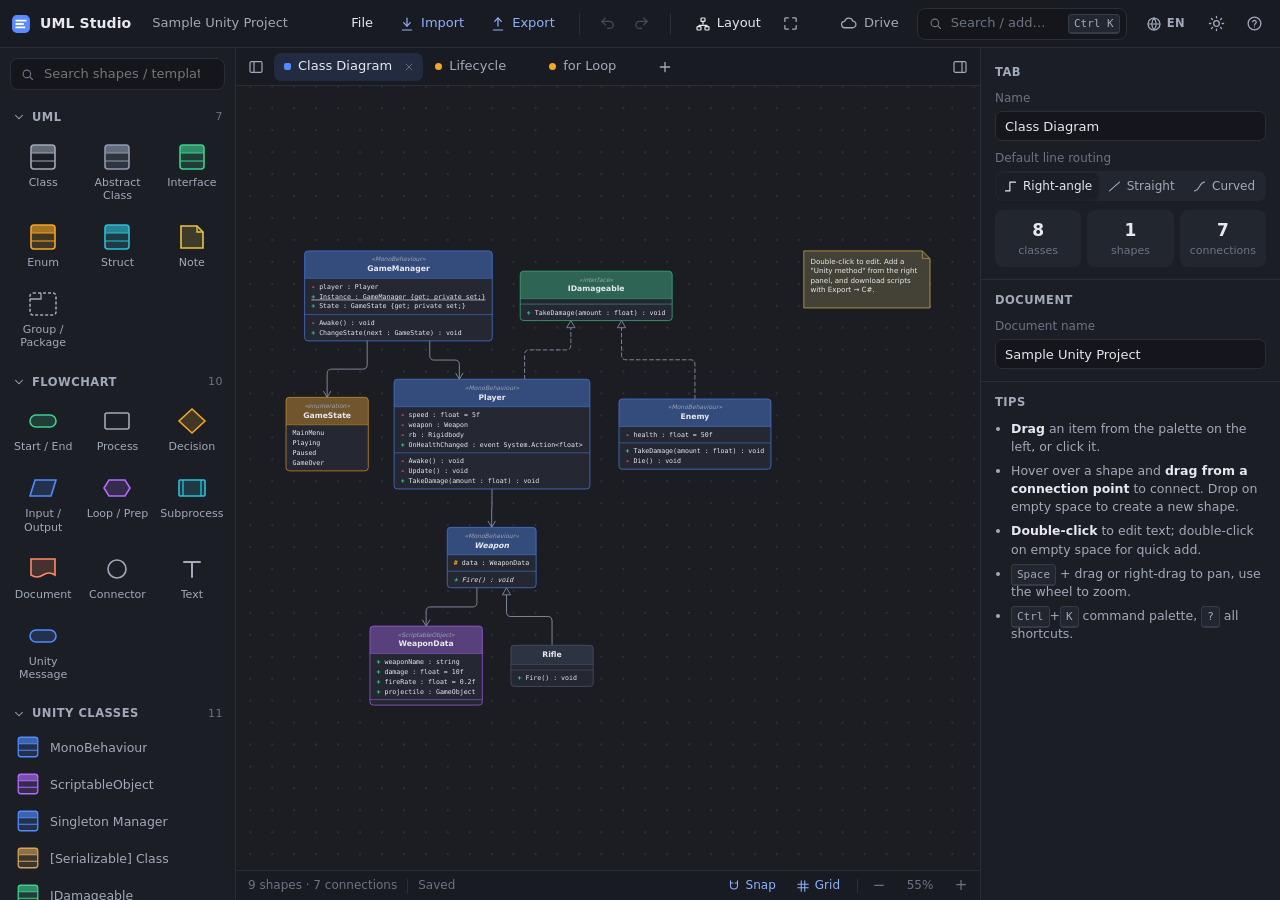
==== index.html @ 1c0f8d19 "Initial commit" ====
<!doctype html>
<html lang="en" data-theme="dark">
<head>
  <meta charset="utf-8">
  <meta name="viewport" content="width=device-width, initial-scale=1, viewport-fit=cover, interactive-widget=resizes-content">
  <title>UML Studio</title>
  <meta name="theme-color" content="#181b21">
  <meta name="mobile-web-app-capable" content="yes">
  <meta name="apple-mobile-web-app-capable" content="yes">
  <meta name="apple-mobile-web-app-status-bar-style" content="black-translucent">
  <meta name="apple-mobile-web-app-title" content="UML Studio">
  <link rel="apple-touch-icon" href="icons/apple-touch-icon.png">
  <meta name="description" content="Free, offline UML class diagram and flowchart editor with Unity shortcuts and C# import/export.">
  <link rel="icon" href="data:image/svg+xml,%3Csvg xmlns='http://www.w3.org/2000/svg' viewBox='0 0 32 32'%3E%3Crect x='3' y='3' width='26' height='26' rx='6' fill='%235b8cff'/%3E%3Cpath d='M9 11h14M9 16h10M9 21h12' stroke='white' stroke-width='2.4' stroke-linecap='round'/%3E%3C/svg%3E">
  <script>
    // tema yanıp sönmesini önle
    try { var t = localStorage.getItem('umlstudio.theme'); if (t) document.documentElement.dataset.theme = t; } catch (e) {}
    // PWA manifest yalnızca http(s) üzerinde (file:// altında tarayıcı CORS hatası verir)
    if (/^https?:$/.test(location.protocol)) { var m = document.createElement('link'); m.rel = 'manifest'; m.href = 'manifest.webmanifest'; document.head.appendChild(m); }
  </script>
  <link rel="stylesheet" href="css/style.css">
</head>
<body>
  <!-- Metinler Türkçe anahtarlardır; js/i18n.js seçilen dile çevirir (data-i18n*). -->
  <header class="topbar">
    <div class="brand" title="UML Studio">
      <svg width="22" height="22" viewBox="0 0 32 32"><rect x="3" y="3" width="26" height="26" rx="7" fill="var(--accent)"/><path d="M9 11h14M9 16h10M9 21h12" stroke="#fff" stroke-width="2.6" stroke-linecap="round"/></svg>
      <span>UML Studio</span>
    </div>
    <input id="docName" class="doc-name" type="text" spellcheck="false" data-i18n-title="Belge adı" title="Belge adı">
    <div class="tb-group">
      <button class="tb-btn" id="btnFile"><span data-i18n>Dosya</span></button>
      <button class="tb-btn accent" id="btnImport"><span class="ico-wrap"><svg class="ico" width="16" height="16" viewBox="0 0 24 24" fill="none" stroke="currentColor" stroke-width="1.8" stroke-linecap="round" stroke-linejoin="round"><path d="M12 3v12"/><path d="m7 10 5 5 5-5"/><path d="M5 21h14"/></svg></span><span data-i18n>İçe Aktar</span></button>
      <button class="tb-btn accent" id="btnExport"><span class="ico-wrap"><svg class="ico" width="16" height="16" viewBox="0 0 24 24" fill="none" stroke="currentColor" stroke-width="1.8" stroke-linecap="round" stroke-linejoin="round"><path d="M12 15V3"/><path d="m7 8 5-5 5 5"/><path d="M5 21h14"/></svg></span><span data-i18n>Dışa Aktar</span></button>
    </div>
    <div class="tb-sep"></div>
    <div class="tb-group">
      <button class="icon-btn" id="btnUndo" data-i18n-title="Geri al (Ctrl+Z)"><svg class="ico" width="17" height="17" viewBox="0 0 24 24" fill="none" stroke="currentColor" stroke-width="1.8" stroke-linecap="round" stroke-linejoin="round"><path d="M9 14 4 9l5-5"/><path d="M4 9h11a5 5 0 0 1 0 10h-3"/></svg></button>
      <button class="icon-btn" id="btnRedo" data-i18n-title="Yinele (Ctrl+Y)"><svg class="ico" width="17" height="17" viewBox="0 0 24 24" fill="none" stroke="currentColor" stroke-width="1.8" stroke-linecap="round" stroke-linejoin="round"><path d="m15 14 5-5-5-5"/><path d="M20 9H9a5 5 0 0 0 0 10h3"/></svg></button>
    </div>
    <div class="tb-sep"></div>
    <div class="tb-group">
      <button class="tb-btn" id="btnLayout" data-i18n-title="Otomatik yerleşim"><span class="ico-wrap"><svg class="ico" width="16" height="16" viewBox="0 0 24 24" fill="none" stroke="currentColor" stroke-width="1.8" stroke-linecap="round" stroke-linejoin="round"><rect x="9" y="3" width="6" height="5" rx="1"/><rect x="3" y="16" width="6" height="5" rx="1"/><rect x="15" y="16" width="6" height="5" rx="1"/><path d="M12 8v4M6 16v-2h12v2"/></svg></span><span data-i18n>Yerleşim</span></button>
      <button class="icon-btn" id="btnFit" data-i18n-title="Ekrana sığdır (Shift+1)"><svg class="ico" width="17" height="17" viewBox="0 0 24 24" fill="none" stroke="currentColor" stroke-width="1.8" stroke-linecap="round" stroke-linejoin="round"><path d="M4 9V5a1 1 0 0 1 1-1h4M15 4h4a1 1 0 0 1 1 1v4M20 15v4a1 1 0 0 1-1 1h-4M9 20H5a1 1 0 0 1-1-1v-4"/></svg></button>
    </div>
    <div class="spacer"></div>
    <button class="tb-btn drive-btn off" id="btnDrive" title="Google Drive">
      <svg class="ico" width="17" height="17" viewBox="0 0 24 24" fill="none" stroke="currentColor" stroke-width="1.8" stroke-linecap="round" stroke-linejoin="round"><path d="M7 18a4.5 4.5 0 0 1-.5-9A6 6 0 0 1 18 8.5a4.5 4.5 0 0 1-.5 9.5z"/></svg>
      <span class="drive-dot"></span><span class="drive-text">Drive</span>
    </button>
    <button class="cmd-trigger" id="btnCmd" data-i18n-title="Komut paleti (Ctrl+K)">
      <svg class="ico" width="15" height="15" viewBox="0 0 24 24" fill="none" stroke="currentColor" stroke-width="1.8" stroke-linecap="round"><circle cx="11" cy="11" r="6"/><path d="m20 20-4.5-4.5"/></svg>
      <span data-i18n>Ara / ekle…</span><kbd>Ctrl K</kbd>
    </button>
    <button class="tb-btn lang-btn" id="btnLang" data-i18n-title="Dil / Language">
      <svg class="ico" width="16" height="16" viewBox="0 0 24 24" fill="none" stroke="currentColor" stroke-width="1.8" stroke-linecap="round" stroke-linejoin="round"><circle cx="12" cy="12" r="9"/><path d="M3 12h18M12 3a14 14 0 0 1 0 18M12 3a14 14 0 0 0 0 18"/></svg>
      <span class="lang-code">EN</span>
    </button>
    <button class="icon-btn" id="btnTheme"></button>
    <button class="icon-btn" id="btnHelp" data-i18n-title="Klavye kısayolları (?)"><svg class="ico" width="17" height="17" viewBox="0 0 24 24" fill="none" stroke="currentColor" stroke-width="1.8" stroke-linecap="round" stroke-linejoin="round"><circle cx="12" cy="12" r="9"/><path d="M9.5 9.5a2.5 2.5 0 0 1 4.9.7c0 1.7-2.4 2.2-2.4 3.8"/><path d="M12 17h.01"/></svg></button>
  </header>

  <main class="main">
    <aside class="palette" id="palette">
      <div class="palette-search">
        <svg class="ico" width="15" height="15" viewBox="0 0 24 24" fill="none" stroke="currentColor" stroke-width="1.8" stroke-linecap="round"><circle cx="11" cy="11" r="6"/><path d="m20 20-4.5-4.5"/></svg>
        <input id="paletteSearch" type="search" data-i18n-placeholder="Şekil / şablon ara…" spellcheck="false">
      </div>
      <div class="palette-body" id="paletteBody"></div>
    </aside>

    <section class="center">
      <div class="tabbar">
        <button class="icon-btn small" id="togglePalette" data-i18n-title="Paleti gizle/göster"><svg class="ico" width="16" height="16" viewBox="0 0 24 24" fill="none" stroke="currentColor" stroke-width="1.8" stroke-linecap="round"><rect x="3" y="4" width="18" height="16" rx="2"/><path d="M9 4v16"/></svg></button>
        <div class="tab-list" id="tabList"></div>
        <button class="icon-btn small" id="tabAdd" data-i18n-title="Yeni sekme"><svg class="ico" width="16" height="16" viewBox="0 0 24 24" fill="none" stroke="currentColor" stroke-width="2" stroke-linecap="round"><path d="M12 5v14M5 12h14"/></svg></button>
        <div class="spacer"></div>
        <button class="icon-btn small" id="togglePanel" data-i18n-title="Paneli gizle/göster"><svg class="ico" width="16" height="16" viewBox="0 0 24 24" fill="none" stroke="currentColor" stroke-width="1.8" stroke-linecap="round"><rect x="3" y="4" width="18" height="16" rx="2"/><path d="M15 4v16"/></svg></button>
      </div>
      <div class="canvas-wrap" id="canvasWrap" tabindex="-1">
        <svg id="canvas" xmlns="http://www.w3.org/2000/svg">
          <g id="viewport">
            <g id="layer-frames"></g>
            <g id="layer-edges"></g>
            <g id="layer-nodes"></g>
            <g id="layer-labels"></g>
            <g id="layer-overlay"></g>
          </g>
        </svg>
        <textarea id="inlineEditor" class="inline-editor" spellcheck="false"></textarea>
        <div class="empty-hint">
          <div class="empty-title" data-i18n>Boş tuval</div>
          <div data-i18n-html="Soldaki paletten bir şekil sürükleyin, boş alana **çift tıklayın** ya da Unity script'lerinizi buraya **sürükleyip bırakın**."></div>
        </div>
        <div class="drop-hint" data-i18n>Bırakın: .cs → sınıf diyagramı · .json → belge · .mmd → Mermaid</div>
      </div>
      <footer class="statusbar">
        <span id="countLabel"></span>
        <span class="sb-sep"></span>
        <span id="saveState" class="save-state"></span>
        <div class="spacer"></div>
        <button class="sb-btn" id="toggleSnap" data-i18n-title="Izgaraya ve hizalara yapış (Alt ile geçici kapat)">
          <svg class="ico" width="14" height="14" viewBox="0 0 24 24" fill="none" stroke="currentColor" stroke-width="1.8" stroke-linecap="round"><path d="M6 3v8a6 6 0 0 0 12 0V3"/><path d="M6 7h4M14 7h4"/></svg><span data-i18n>Yapış</span></button>
        <button class="sb-btn" id="toggleGrid" data-i18n-title="Izgarayı göster">
          <svg class="ico" width="14" height="14" viewBox="0 0 24 24" fill="none" stroke="currentColor" stroke-width="1.8" stroke-linecap="round"><path d="M3 9h18M3 15h18M9 3v18M15 3v18"/></svg><span data-i18n>Izgara</span></button>
        <button class="sb-btn touch-only" id="toggleSelect" data-i18n-title="Çoklu seçim modu: dokunarak birden fazla şekil seçin, boş alanda sürükleyerek çerçeveyle seçin">
          <svg class="ico" width="14" height="14" viewBox="0 0 24 24" fill="none" stroke="currentColor" stroke-width="1.8" stroke-linecap="round"><path d="M4 4h3M10 4h4M17 4h3v3M20 10v4M20 17v3h-3M14 20h-4M7 20H4v-3M4 14v-4M4 7V4"/></svg><span data-i18n>Seç</span></button>
        <span class="sb-sep"></span>
        <button class="sb-btn icon" id="zoomOut" data-i18n-title="Uzaklaştır">−</button>
        <button class="sb-btn zoom" id="zoomLabel" data-i18n-title="%100'e dön">100%</button>
        <button class="sb-btn icon" id="zoomIn" data-i18n-title="Yakınlaştır">+</button>
      </footer>
    </section>

    <aside class="panel" id="panel">
      <div class="panel-body" id="panelBody"></div>
    </aside>
    <div class="scrim" id="scrim"></div>
  </main>

  <script src="js/config.js"></script>
  <script src="js/i18n.js"></script>
  <script src="js/util.js"></script>
  <script src="js/theme.js"></script>
  <script src="js/uml.js"></script>
  <script src="js/model.js"></script>
  <script src="js/geometry.js"></script>
  <script src="js/render.js"></script>
  <script src="js/layout.js"></script>
  <script src="js/templates.js"></script>
  <script src="js/csharp.js"></script>
  <script src="js/mermaid.js"></script>
  <script src="js/zip.js"></script>
  <script src="js/ui.js"></script>
  <script src="js/io.js"></script>
  <script src="js/editor.js"></script>
  <script src="js/panel.js"></script>
  <script src="js/drive.js"></script>
  <script src="js/app.js"></script>
</body>
</html>
---- css/style.css ----
/* ============ Tema değişkenleri ============ */
:root, [data-theme="dark"] {
  --bg: #121419;
  --bar: #181b21;
  --panel: #1b1e25;
  --panel2: #22262f;
  --hover: #2a2f3a;
  --border: #2a2e38;
  --border2: #363b47;
  --text: #e6e8ee;
  --text2: #a2a9b8;
  --text3: #6c7383;
  --accent: #5b8cff;
  --accent-text: #8fb0ff;
  --accent-weak: rgba(91, 140, 255, .14);
  --accent-weak2: rgba(91, 140, 255, .24);
  --danger: #ff6b6b;
  --ok: #3ecf8e;
  --warn: #f5a623;
  --input: #14161b;
  --canvas: #1b1d23;
  --grid: #2c303a;
  --shadow: 0 12px 40px rgba(0, 0, 0, .5), 0 2px 8px rgba(0, 0, 0, .3);
  --code-bg: #14161b;
  --tk-kw: #c792ea; --tk-str: #c3e88d; --tk-num: #f78c6c; --tk-com: #6c7383; --tk-attr: #82aaff;
  color-scheme: dark;
}
[data-theme="light"] {
  --bg: #eceef2;
  --bar: #ffffff;
  --panel: #ffffff;
  --panel2: #f3f5f8;
  --hover: #e9ecf2;
  --border: #e1e4ea;
  --border2: #cfd4dd;
  --text: #1d222d;
  --text2: #586073;
  --text3: #8d94a3;
  --accent: #3b6cf6;
  --accent-text: #2f5ee0;
  --accent-weak: rgba(59, 108, 246, .1);
  --accent-weak2: rgba(59, 108, 246, .2);
  --danger: #dc3c3c;
  --ok: #14975c;
  --warn: #c27c0e;
  --input: #ffffff;
  --canvas: #f5f6f8;
  --grid: #d5d9e1;
  --shadow: 0 12px 40px rgba(20, 30, 60, .16), 0 2px 8px rgba(20, 30, 60, .08);
  --code-bg: #f6f8fb;
  --tk-kw: #8b3fd1; --tk-str: #2f8a3a; --tk-num: #c2531c; --tk-com: #8d94a3; --tk-attr: #2a63c7;
  color-scheme: light;
}

* { box-sizing: border-box; }
html, body { height: 100%; margin: 0; }
body {
  background: var(--bg);
  color: var(--text);
  font: 13px/1.45 "Segoe UI", system-ui, -apple-system, Roboto, "Helvetica Neue", Arial, sans-serif;
  overflow: hidden;
  -webkit-font-smoothing: antialiased;
}
button { font: inherit; color: inherit; }
input, select, textarea { font: inherit; color: inherit; }
kbd {
  font: 11px/1 "Cascadia Mono", Consolas, monospace;
  padding: 3px 5px; border-radius: 4px;
  background: var(--panel2); border: 1px solid var(--border2); border-bottom-width: 2px;
  color: var(--text2); white-space: nowrap;
}
code { font: 12px "Cascadia Mono", Consolas, monospace; background: var(--panel2); padding: 1px 4px; border-radius: 3px; }
.ico { display: block; flex: none; }
.ico-wrap { display: inline-flex; }
.spacer { flex: 1; }

::-webkit-scrollbar { width: 10px; height: 10px; }
::-webkit-scrollbar-thumb { background: var(--border2); border-radius: 10px; border: 3px solid transparent; background-clip: content-box; }
::-webkit-scrollbar-thumb:hover { background-color: var(--text3); }
::-webkit-scrollbar-track { background: transparent; }

/* ============ Üst çubuk ============ */
.topbar {
  height: 48px; display: flex; align-items: center; gap: 6px;
  padding: 0 10px; background: var(--bar); border-bottom: 1px solid var(--border);
  position: relative; z-index: 5;
}
.brand { display: flex; align-items: center; gap: 8px; font-weight: 650; font-size: 14px; padding-right: 6px; letter-spacing: .1px; white-space: nowrap; }
.doc-name {
  width: 190px; min-width: 80px; background: transparent; border: 1px solid transparent; border-radius: 6px;
  padding: 5px 8px; color: var(--text2); outline: none; text-overflow: ellipsis;
}
.doc-name:hover { border-color: var(--border); }
.doc-name:focus { border-color: var(--accent); color: var(--text); background: var(--input); }
.tb-group { display: flex; align-items: center; gap: 2px; }
.tb-sep { width: 1px; height: 22px; background: var(--border); margin: 0 6px; }
.tb-btn {
  height: 32px; padding: 0 11px; display: inline-flex; align-items: center; gap: 6px;
  background: transparent; border: 1px solid transparent; border-radius: 7px; cursor: pointer; white-space: nowrap;
}
.tb-btn:hover, .tb-btn.open { background: var(--hover); }
.tb-btn.accent { color: var(--accent-text); }
.tb-btn.accent:hover, .tb-btn.accent.open { background: var(--accent-weak); }
.icon-btn {
  width: 32px; height: 32px; display: inline-flex; align-items: center; justify-content: center;
  background: transparent; border: 0; border-radius: 7px; cursor: pointer; color: var(--text2); flex: none;
}
.icon-btn:hover { background: var(--hover); color: var(--text); }
.icon-btn:disabled { opacity: .35; cursor: default; background: transparent; }
.icon-btn.small { width: 28px; height: 28px; }
.cmd-trigger {
  height: 32px; display: inline-flex; align-items: center; gap: 8px; padding: 0 6px 0 10px; min-width: 210px;
  background: var(--input); border: 1px solid var(--border); border-radius: 8px; color: var(--text3); cursor: pointer; margin-right: 4px;
}
.cmd-trigger span { flex: 1; text-align: left; }
.cmd-trigger:hover { border-color: var(--border2); color: var(--text2); }

/* ============ Yerleşim ============ */
.main { display: flex; height: calc(100% - 48px); }
.palette { width: 236px; flex: none; background: var(--panel); border-right: 1px solid var(--border); display: flex; flex-direction: column; min-height: 0; }
.panel { width: 300px; flex: none; background: var(--panel); border-left: 1px solid var(--border); display: flex; flex-direction: column; min-height: 0; }
body.palette-hidden .palette, body.panel-hidden .panel { display: none; }
.center { flex: 1; display: flex; flex-direction: column; min-width: 0; }

/* ============ Palet ============ */
.palette-search { display: flex; align-items: center; gap: 7px; margin: 10px 10px 6px; padding: 0 9px; height: 32px; border: 1px solid var(--border); border-radius: 8px; background: var(--input); color: var(--text3); }
.palette-search:focus-within { border-color: var(--accent); }
.palette-search input { flex: 1; border: 0; outline: 0; background: transparent; min-width: 0; }
.palette-body { flex: 1; overflow-y: auto; padding: 2px 8px 16px; }
.pal-section { margin-top: 4px; }
.pal-head {
  width: 100%; display: flex; align-items: center; gap: 6px; padding: 7px 4px; border: 0; background: transparent; cursor: pointer;
  color: var(--text2); font-size: 11.5px; font-weight: 650; text-transform: uppercase; letter-spacing: .5px;
}
.pal-head:hover { color: var(--text); }
.pal-head em { margin-left: auto; font-style: normal; font-weight: 500; color: var(--text3); font-size: 11px; }
.pal-head .ico { transition: transform .15s; }
.pal-head.collapsed .ico { transform: rotate(-90deg); }
.pal-grid { display: grid; grid-template-columns: repeat(3, minmax(0, 1fr)); gap: 4px; padding-bottom: 6px; }
.pal-item {
  display: flex; flex-direction: column; align-items: center; gap: 3px; padding: 7px 2px 6px;
  border-radius: 8px; cursor: grab; user-select: none; border: 1px solid transparent; color: var(--text2); outline: none;
}
.pal-item:hover, .pal-item:focus-visible { background: var(--hover); color: var(--text); border-color: var(--border); }
.pal-item:active { cursor: grabbing; }
.pal-ico { display: flex; color: var(--text2); }
.pal-label { font-size: 11px; text-align: center; line-height: 1.2; max-width: 100%; overflow: hidden; overflow-wrap: break-word; display: -webkit-box; -webkit-line-clamp: 2; -webkit-box-orient: vertical; }
.palette-body { overflow-x: hidden; }
.pal-grid.list { grid-template-columns: 1fr; gap: 1px; }
.pal-grid.list .pal-item { flex-direction: row; gap: 9px; padding: 4px 6px; justify-content: flex-start; }
.pal-grid.list .pal-ico svg { width: 26px; height: 26px; }
.pal-grid.list .pal-label { font-size: 12.5px; text-align: left; -webkit-line-clamp: 1; }

/* ============ Sekmeler ============ */
.tabbar { height: 38px; flex: none; display: flex; align-items: center; gap: 4px; padding: 0 6px; background: var(--bar); border-bottom: 1px solid var(--border); }
.tab-list { display: flex; gap: 2px; overflow-x: auto; min-width: 0; scrollbar-width: none; }
.tab-list::-webkit-scrollbar { display: none; }
.tab {
  height: 28px; display: flex; align-items: center; gap: 7px; padding: 0 4px 0 10px; border-radius: 7px; cursor: pointer;
  color: var(--text2); white-space: nowrap; flex: none; user-select: none; max-width: 220px;
}
.tab:hover { background: var(--hover); color: var(--text); }
.tab.active { background: var(--accent-weak); color: var(--text); }
.tab-name { overflow: hidden; text-overflow: ellipsis; }
.tab-dot { width: 7px; height: 7px; border-radius: 2px; background: #4f8cff; flex: none; }
.tab-dot.flow { background: #f5a623; border-radius: 50%; }
.tab-close { width: 20px; height: 20px; border: 0; background: transparent; border-radius: 5px; display: flex; align-items: center; justify-content: center; color: var(--text3); cursor: pointer; opacity: 0; }
.tab:hover .tab-close, .tab.active .tab-close { opacity: 1; }
.tab-close:hover { background: var(--hover); color: var(--text); }
.tab-input { width: 140px; height: 22px; border: 1px solid var(--accent); border-radius: 4px; background: var(--input); padding: 0 5px; outline: none; }

/* ============ Tuval ============ */
.canvas-wrap {
  flex: 1; position: relative; overflow: hidden; outline: none;
  background-color: var(--canvas);
  background-image: radial-gradient(circle, var(--grid) 1.1px, transparent 1.3px);
}
.canvas-wrap.no-grid { background-image: none; }
#canvas { position: absolute; inset: 0; width: 100%; height: 100%; display: block; user-select: none; touch-action: none; }
.canvas-wrap.space #canvas { cursor: grab; }
.canvas-wrap.panning #canvas, .canvas-wrap.panning #canvas * { cursor: grabbing !important; }
#canvas .node { cursor: move; }
#canvas .edge, #canvas .edge-label { cursor: pointer; }
#canvas .edge:hover path:not(.edge-hit) { stroke-width: 2.4; }
#canvas text { pointer-events: none; }
.ov-sel { fill: none; stroke: var(--accent); pointer-events: none; }
.ov-handle { fill: var(--canvas); stroke: var(--accent); }
.ov-handle.h-nw, .ov-handle.h-se { cursor: nwse-resize; }
.ov-handle.h-ne, .ov-handle.h-sw { cursor: nesw-resize; }
.ov-handle.h-n, .ov-handle.h-s { cursor: ns-resize; }
.ov-handle.h-e, .ov-handle.h-w { cursor: ew-resize; }
.ov-port { fill: var(--canvas); stroke: var(--accent); cursor: crosshair; opacity: .9; transition: r .1s; }
.ov-port:hover, .ov-port.active { fill: var(--accent); opacity: 1; }
.ov-ehandle { fill: var(--canvas); stroke: var(--accent); cursor: grab; }
.ov-ehandle.mid { fill: var(--accent); cursor: move; }
.ov-temp { stroke: var(--accent); fill: none; pointer-events: none; }
.ov-temp-dot { fill: var(--accent); pointer-events: none; }
.ov-marquee { fill: var(--accent-weak); stroke: var(--accent); pointer-events: none; }
.ov-marquee.crossing { fill: rgba(62, 207, 142, .1); stroke: var(--ok); }
.ov-guide { stroke: #ff4fa3; pointer-events: none; }

.inline-editor {
  position: absolute; display: none; z-index: 3; resize: none; overflow: hidden;
  background: var(--input); color: var(--text); border: 2px solid var(--accent); border-radius: 6px;
  outline: none; box-shadow: 0 0 0 4px var(--accent-weak); white-space: pre-wrap; word-break: break-word;
}
.inline-editor.code { white-space: pre; overflow-x: auto; }
.inline-editor.show { display: block; }

.empty-hint, .drop-hint {
  position: absolute; left: 50%; top: 50%; transform: translate(-50%, -50%); text-align: center; pointer-events: none;
  color: var(--text3); display: none; line-height: 1.7;
}
.empty-title { font-size: 16px; font-weight: 600; color: var(--text2); margin-bottom: 4px; }
.canvas-wrap.empty .empty-hint { display: block; }
.canvas-wrap.drop { box-shadow: inset 0 0 0 3px var(--accent); }
.canvas-wrap.drop .drop-hint { display: block; padding: 14px 18px; border-radius: 10px; background: var(--panel); color: var(--text); box-shadow: var(--shadow); }
.canvas-wrap.drop .empty-hint { display: none; }

/* ============ Durum çubuğu ============ */
.statusbar { height: 30px; flex: none; display: flex; align-items: center; gap: 6px; padding: 0 8px 0 12px; background: var(--bar); border-top: 1px solid var(--border); color: var(--text3); font-size: 12px; }
.sb-sep { width: 1px; height: 14px; background: var(--border); margin: 0 4px; }
.save-state.dirty { color: var(--warn); }
.sb-btn { height: 22px; display: inline-flex; align-items: center; gap: 5px; padding: 0 7px; border: 0; background: transparent; border-radius: 5px; color: var(--text3); cursor: pointer; font-size: 12px; }
.sb-btn:hover { background: var(--hover); color: var(--text); }
.sb-btn.active { color: var(--accent-text); }
.sb-btn.icon { width: 22px; justify-content: center; padding: 0; font-size: 15px; }
.sb-btn.zoom { min-width: 48px; justify-content: center; font-variant-numeric: tabular-nums; }

/* ============ Sağ panel ============ */
.panel-body { flex: 1; overflow-y: auto; padding: 4px 0 24px; }
.p-section { padding: 12px 14px; border-bottom: 1px solid var(--border); display: flex; flex-direction: column; gap: 9px; }
.p-section:last-child { border-bottom: 0; }
.p-title { font-size: 11.5px; font-weight: 650; text-transform: uppercase; letter-spacing: .5px; color: var(--text2); }
.p-title-row { display: flex; align-items: center; justify-content: space-between; }
.p-subtitle { font-size: 12px; color: var(--text3); margin-top: 2px; }
.p-field { display: flex; flex-direction: column; gap: 4px; min-width: 0; flex: 1; }
.p-label { font-size: 12px; color: var(--text3); }
.p-hint { font-size: 11.5px; color: var(--text3); }
.p-hint.pad { padding: 16px; text-align: center; }
.p-row { display: flex; gap: 8px; align-items: flex-end; }
.p-row.wrap { flex-wrap: wrap; align-items: center; }
.p-row.tools { gap: 2px; align-items: center; }
.p-check { display: inline-flex; align-items: center; gap: 6px; cursor: pointer; white-space: nowrap; font-size: 12.5px; color: var(--text2); }
.p-check input { accent-color: var(--accent); width: 15px; height: 15px; margin: 0; }
.p-stats { display: flex; gap: 6px; }
.p-stat { flex: 1; background: var(--panel2); border-radius: 8px; padding: 8px; display: flex; flex-direction: column; align-items: center; }
.p-stat b { font-size: 17px; font-weight: 650; }
.p-stat span { font-size: 11px; color: var(--text3); }
.p-tips { margin: 0; padding-left: 16px; color: var(--text2); display: flex; flex-direction: column; gap: 6px; font-size: 12.5px; }
.p-tips b { color: var(--text); font-weight: 600; }
.p-help summary { cursor: pointer; color: var(--text2); font-size: 12px; }
.p-help-body { margin-top: 8px; font-size: 12px; color: var(--text2); line-height: 2; }
.p-help-body code { font-size: 11.5px; }

.input {
  width: 100%; height: 30px; padding: 0 9px; border-radius: 7px; border: 1px solid var(--border); background: var(--input); outline: none;
  transition: border-color .12s, box-shadow .12s;
}
.input:hover { border-color: var(--border2); }
.input:focus { border-color: var(--accent); box-shadow: 0 0 0 3px var(--accent-weak); }
.input.mono { font: 12.5px "Cascadia Mono", Consolas, monospace; }
.input.num { width: 100%; }
.input.area { height: auto; padding: 7px 9px; resize: vertical; line-height: 1.55; white-space: pre; overflow: auto; }
select.input { padding: 0 6px; cursor: pointer; }

.btn {
  height: 32px; padding: 0 13px; display: inline-flex; align-items: center; justify-content: center; gap: 6px;
  border-radius: 7px; border: 1px solid var(--border2); background: var(--panel2); cursor: pointer; white-space: nowrap;
}
.btn:hover { background: var(--hover); }
.btn.primary { background: var(--accent); border-color: var(--accent); color: #fff; }
.btn.primary:hover { filter: brightness(1.08); }
.btn.danger { color: var(--danger); }
.btn.danger:hover { background: rgba(255, 107, 107, .1); }
.btn.small { height: 28px; padding: 0 9px; font-size: 12.5px; }
.link-btn { display: inline-flex; align-items: center; gap: 4px; border: 0; background: transparent; color: var(--accent-text); cursor: pointer; font-size: 12px; padding: 2px 4px; border-radius: 5px; }
.link-btn:hover { background: var(--accent-weak); }

.seg { display: flex; background: var(--panel2); border-radius: 8px; padding: 2px; gap: 2px; }
.seg-btn { flex: 1; height: 26px; display: inline-flex; align-items: center; justify-content: center; gap: 5px; border: 0; background: transparent; border-radius: 6px; cursor: pointer; color: var(--text2); font-size: 12px; white-space: nowrap; padding: 0 6px; }
.seg-btn:hover { color: var(--text); }
.seg-btn.active { background: var(--panel); color: var(--text); box-shadow: 0 1px 3px rgba(0, 0, 0, .25); }
[data-theme="light"] .seg-btn.active { box-shadow: 0 1px 3px rgba(20, 30, 60, .15); }

.swatches { display: flex; flex-wrap: wrap; gap: 6px; align-items: center; }
.swatch { width: 20px; height: 20px; border-radius: 6px; border: 2px solid transparent; cursor: pointer; padding: 0; box-shadow: inset 0 0 0 1px rgba(0, 0, 0, .15); }
.swatch.none { background: linear-gradient(135deg, transparent 45%, var(--danger) 45%, var(--danger) 55%, transparent 55%), var(--panel2); box-shadow: inset 0 0 0 1px var(--border2); }
.swatch.active { border-color: var(--text); }
.swatch:hover { transform: scale(1.12); }
.swatch-pick { width: 24px; height: 22px; padding: 0; border: 0; background: transparent; cursor: pointer; }

.stereo-chips { display: flex; flex-wrap: wrap; gap: 4px; }
.chip {
  --chip: var(--text3);
  height: 22px; padding: 0 8px; border-radius: 11px; border: 1px solid color-mix(in srgb, var(--chip) 45%, transparent);
  background: color-mix(in srgb, var(--chip) 10%, transparent); color: var(--text2); font-size: 11.5px; cursor: pointer; white-space: nowrap;
  display: inline-flex; align-items: center;
}
.chip:hover { color: var(--text); background: color-mix(in srgb, var(--chip) 20%, transparent); }
.chip.active { background: color-mix(in srgb, var(--chip) 32%, transparent); color: var(--text); border-color: var(--chip); }
.chip.static { cursor: default; }

.edge-types { display: grid; grid-template-columns: repeat(4, 1fr); gap: 4px; }
.edge-type { display: flex; flex-direction: column; align-items: center; gap: 1px; padding: 5px 2px; border: 1px solid var(--border); background: transparent; border-radius: 7px; cursor: pointer; color: var(--text2); font-size: 10.5px; }
.edge-type:hover { background: var(--hover); color: var(--text); }
.edge-type.active { border-color: var(--accent); background: var(--accent-weak); color: var(--text); }

/* ============ Menü ============ */
.menu {
  position: fixed; z-index: 100; min-width: 200px; max-height: calc(100vh - 16px); overflow-y: auto; padding: 5px;
  background: var(--panel); border: 1px solid var(--border2); border-radius: 10px; box-shadow: var(--shadow);
  animation: pop .1s ease-out;
}
@keyframes pop { from { opacity: 0; transform: translateY(-3px) scale(.98); } }
.menu-item { display: flex; align-items: center; gap: 9px; height: 30px; padding: 0 9px 0 7px; border-radius: 6px; cursor: pointer; white-space: nowrap; }
.menu-item:hover { background: var(--accent-weak); }
.menu-item.disabled { color: var(--text3); cursor: default; background: transparent; }
.menu-ico { width: 16px; display: flex; justify-content: center; color: var(--text2); }
.menu-ico .dot { width: 6px; height: 6px; border-radius: 50%; background: var(--accent); }
.menu-label { flex: 1; }
.menu-kbd { color: var(--text3); font-size: 11.5px; margin-left: 18px; }
.menu-sub { color: var(--text3); display: flex; }
.menu-sep { height: 1px; background: var(--border); margin: 4px 6px; }
.menu-header { font-size: 10.5px; font-weight: 650; text-transform: uppercase; letter-spacing: .6px; color: var(--text3); padding: 7px 9px 3px; }

/* ============ Modal ============ */
.modal-overlay { position: fixed; inset: 0; z-index: 50; background: rgba(5, 8, 15, .55); display: flex; align-items: flex-start; justify-content: center; padding: 8vh 16px 16px; animation: fade .12s; }
[data-theme="light"] .modal-overlay { background: rgba(30, 40, 60, .3); }
@keyframes fade { from { opacity: 0; } }
.modal { width: 460px; max-width: 100%; max-height: 84vh; display: flex; flex-direction: column; background: var(--panel); border: 1px solid var(--border2); border-radius: 14px; box-shadow: var(--shadow); animation: pop .14s ease-out; }
.modal.wide { width: 860px; }
.modal-head { display: flex; align-items: center; justify-content: space-between; padding: 12px 12px 6px 18px; }
.modal-title { font-size: 15px; font-weight: 650; }
.modal-body { padding: 6px 18px 14px; overflow-y: auto; min-height: 0; }
.modal-text { margin: 4px 0 12px; color: var(--text2); }
.modal-foot { display: flex; gap: 8px; padding: 12px 18px 16px; border-top: 1px solid var(--border); }

.import-list { display: flex; flex-wrap: wrap; gap: 4px; max-height: 160px; overflow-y: auto; padding: 8px; background: var(--panel2); border-radius: 8px; }

.export-grid { display: grid; grid-template-columns: 1fr 230px; gap: 16px; }
.export-preview { height: 360px; border-radius: 10px; border: 1px solid var(--border); overflow: hidden; display: flex; align-items: center; justify-content: center; background: var(--panel2); }
.export-preview svg { max-width: 100%; max-height: 100%; width: auto; height: auto; }
.export-preview.checker { background: repeating-conic-gradient(var(--panel2) 0 25%, var(--hover) 0 50%) 0 0 / 16px 16px; }
.export-opts { display: flex; flex-direction: column; gap: 14px; }

.code-modal.modal { width: 1000px; }
.code-grid { display: grid; grid-template-columns: 220px 1fr; gap: 12px; height: 58vh; }
.code-files { display: flex; flex-direction: column; gap: 1px; overflow-y: auto; }
.code-file { text-align: left; border: 0; background: transparent; padding: 6px 9px; border-radius: 6px; cursor: pointer; color: var(--text2); font: 12.5px "Cascadia Mono", Consolas, monospace; white-space: nowrap; overflow: hidden; text-overflow: ellipsis; flex: none; }
.code-file:hover { background: var(--hover); color: var(--text); }
.code-file.active { background: var(--accent-weak); color: var(--text); }
.code-view { margin: 0; overflow: auto; padding: 14px 16px; background: var(--code-bg); border: 1px solid var(--border); border-radius: 10px; font: 12.5px/1.6 "Cascadia Mono", Consolas, monospace; tab-size: 4; }
.tk-kw { color: var(--tk-kw); } .tk-str { color: var(--tk-str); } .tk-num { color: var(--tk-num); } .tk-com { color: var(--tk-com); font-style: italic; } .tk-attr { color: var(--tk-attr); }

.shortcuts { display: grid; grid-template-columns: 1fr 1fr; gap: 18px 28px; }
.sc-group { display: flex; flex-direction: column; gap: 7px; }
.sc-row { display: flex; justify-content: space-between; gap: 12px; color: var(--text2); font-size: 12.5px; }
.sc-keys { display: inline-flex; gap: 3px; align-items: center; color: var(--text3); white-space: nowrap; }

/* Komut paleti */
.cmd-modal.modal { width: 600px; }
.cmd-modal .modal-head { display: none; }
.cmd-modal .modal-body { padding: 0; }
.cmd-input { width: 100%; height: 50px; border: 0; border-bottom: 1px solid var(--border); background: transparent; padding: 0 18px; font-size: 15px; outline: none; }
.cmd-list { max-height: 52vh; overflow-y: auto; padding: 6px; }
.cmd-item { display: flex; align-items: center; gap: 10px; height: 38px; padding: 0 10px; border-radius: 8px; cursor: pointer; }
.cmd-item.active { background: var(--accent-weak); }
.cmd-ico { width: 26px; height: 26px; display: flex; align-items: center; justify-content: center; color: var(--text2); }
.cmd-ico svg { max-width: 26px; max-height: 26px; }
.cmd-label { flex: 1; white-space: nowrap; overflow: hidden; text-overflow: ellipsis; }
.cmd-group { color: var(--text3); font-size: 12px; white-space: nowrap; }

/* Bildirim */
.toasts { position: fixed; right: 16px; bottom: 44px; z-index: 200; display: flex; flex-direction: column; gap: 8px; align-items: flex-end; pointer-events: none; }
.toast { padding: 9px 14px; border-radius: 9px; background: var(--panel); border: 1px solid var(--border2); box-shadow: var(--shadow); max-width: 420px; opacity: 0; transform: translateY(6px); transition: all .2s; border-left: 3px solid var(--accent); }
.toast.show { opacity: 1; transform: none; }
.toast.ok { border-left-color: var(--ok); }
.toast.warn { border-left-color: var(--warn); }
.toast.error { border-left-color: var(--danger); }

/* Dil seçici */
.lang-btn { gap: 5px; padding: 0 8px; color: var(--text2); }
.lang-btn .lang-code { font-size: 11.5px; font-weight: 650; letter-spacing: .4px; }

/* Drive göstergesi */
.drive-btn { gap: 7px; color: var(--text2); }
.drive-dot { width: 7px; height: 7px; border-radius: 50%; background: var(--text3); flex: none; }
.drive-btn.ok .drive-dot { background: var(--ok); }
.drive-btn.ok { color: var(--text); }
.drive-btn.warn .drive-dot { background: var(--warn); }
.drive-btn.warn { color: var(--warn); }
.drive-btn.err .drive-dot { background: var(--danger); }
.drive-btn.err { color: var(--danger); }
.drive-btn.busy .drive-dot { background: var(--accent); animation: pulse 1s infinite; }
.drive-btn.off .drive-dot { display: none; }
@keyframes pulse { 50% { opacity: .3; } }
.drive-list { display: flex; flex-direction: column; gap: 2px; max-height: 52vh; overflow-y: auto; border: 1px solid var(--border); border-radius: 10px; padding: 4px; }
.drive-row { display: flex; align-items: center; gap: 10px; padding: 8px 6px 8px 10px; border-radius: 8px; cursor: pointer; outline: none; }
.drive-row:hover, .drive-row:focus-visible { background: var(--hover); }
.drive-row.current { background: var(--accent-weak); }
.drive-ico { color: var(--accent-text); display: flex; }
.drive-main { flex: 1; min-width: 0; }
.drive-name { font-weight: 550; white-space: nowrap; overflow: hidden; text-overflow: ellipsis; display: flex; align-items: center; gap: 8px; }
.drive-meta { font-size: 12px; color: var(--text3); }
.drive-badge { font-size: 10.5px; font-weight: 600; padding: 1px 6px; border-radius: 8px; background: var(--accent); color: #fff; }
.icon-btn.danger:hover { color: var(--danger); }
.callout { padding: 10px 12px; border-radius: 8px; margin-bottom: 12px; font-size: 12.5px; line-height: 1.6; }
.callout.warn { background: rgba(245, 166, 35, .12); border: 1px solid rgba(245, 166, 35, .35); }
.setup-steps { margin: 0 0 14px; padding-left: 20px; display: flex; flex-direction: column; gap: 7px; color: var(--text2); line-height: 1.55; }
.setup-steps a { color: var(--accent-text); }
.origin-box { display: flex; align-items: center; gap: 8px; margin-top: 5px; }
.origin-box code { font-size: 12.5px; padding: 4px 8px; }

.toast.has-action { pointer-events: auto; display: flex; align-items: center; gap: 10px; padding-right: 6px; }
.toast-action { border: 0; background: var(--accent-weak); color: var(--accent-text); font-weight: 600; padding: 5px 10px; border-radius: 6px; cursor: pointer; white-space: nowrap; }
.toast-action:hover { background: var(--accent-weak2); }
.toast-close { border: 0; background: transparent; color: var(--text3); cursor: pointer; display: flex; padding: 4px; border-radius: 5px; }

.ov-port.out { fill: var(--accent); stroke: var(--canvas); opacity: .85; }
.ov-port-stem { stroke: var(--accent); opacity: .6; pointer-events: none; }
.touch .edge-hit { stroke-width: 26px; }
.canvas-wrap.select-mode { box-shadow: inset 0 0 0 2px var(--ok); }
.touch-only { display: none; }
.scrim { display: none; }

/* Dokunmatik cihazlar */
@media (pointer: coarse) {
  .touch-only { display: inline-flex; }
  .icon-btn { width: 38px; height: 38px; }
  .tb-btn { height: 38px; }
  .menu-item { height: 42px; }
  .pal-grid.list .pal-item { padding: 8px 6px; }
  .tab { height: 32px; }
  .tab-close { opacity: 1; width: 26px; height: 26px; }
  .sb-btn { height: 28px; }
  /* iOS odaklanınca yakınlaştırmasın */
  input, select, textarea, .input, .input.mono, .cmd-input { font-size: 16px; }
  .seg-btn { height: 32px; }
  .swatch { width: 26px; height: 26px; }
  .p-check input { width: 20px; height: 20px; }
}

html, body { height: 100%; height: 100dvh; overflow: hidden; overflow: clip; overscroll-behavior: none; }
body { touch-action: manipulation; -webkit-tap-highlight-color: transparent; }
#canvas { -webkit-touch-callout: none; -webkit-user-select: none; }
.main { height: calc(100% - 48px); height: calc(100dvh - 48px); position: relative; overflow: hidden; }
.tab-list { position: relative; }
.statusbar { padding-bottom: env(safe-area-inset-bottom); height: calc(30px + env(safe-area-inset-bottom)); }

/* Dar ekranlar */
@media (max-width: 1100px) {
  .cmd-trigger span, .cmd-trigger kbd { display: none; }
  .cmd-trigger { min-width: 0; padding: 0 9px; }
  .doc-name { width: 120px; }
  .panel { width: 270px; }
}
@media (max-width: 860px) {
  .topbar { overflow-x: auto; scrollbar-width: none; gap: 2px; padding: 0 6px; }
  .topbar::-webkit-scrollbar { display: none; }
  .brand span, .tb-btn.accent > :not(.ico-wrap), #btnLayout > :not(.ico-wrap), #btnHelp { display: none; }
  .tb-btn.accent, #btnLayout { font-size: 0; gap: 0; padding: 0 9px; }
  .tb-sep { margin: 0 2px; }
  .doc-name { width: 110px; flex: none; }
  .drive-btn { flex: none; }
  /* palet ve panel: üstte açılan çekmeceler */
  .palette, .panel {
    position: absolute; top: 0; bottom: 0; z-index: 20; display: flex !important;
    box-shadow: var(--shadow); transition: transform .2s ease;
  }
  .palette { left: 0; width: min(300px, 86vw); transform: translateX(-102%); }
  .panel { right: 0; width: min(340px, 92vw); transform: translateX(102%); }
  body.palette-open .palette, body.panel-open .panel { transform: none; }
  body.palette-open .scrim, body.panel-open .scrim { display: block; position: absolute; inset: 0; z-index: 15; background: rgba(0, 0, 0, .35); }
  .export-grid, .code-grid { grid-template-columns: 1fr; }
  .export-preview { height: 220px; }
  .code-grid { height: auto; }
  .code-files { flex-direction: row; overflow-x: auto; }
  .code-view { max-height: 50vh; }
  .shortcuts { grid-template-columns: 1fr; }
  .modal-overlay { padding: 4vh 8px 8px; }
  .modal { max-height: 92vh; }
  .modal-foot { flex-wrap: wrap; }
}
@media (max-width: 560px) {
  .doc-name, #btnLayout { display: none; }
  /* Drive en önemli düğme: telefonda öne al */
  .brand { order: -2; }
  .drive-btn { order: -1; padding: 0 8px; }
  #countLabel, #saveState, .statusbar .sb-sep:first-of-type, #toggleGrid { display: none; }
  .drive-text { max-width: 84px; overflow: hidden; text-overflow: ellipsis; }
  .modal-foot .btn { flex: 1 1 auto; }
}
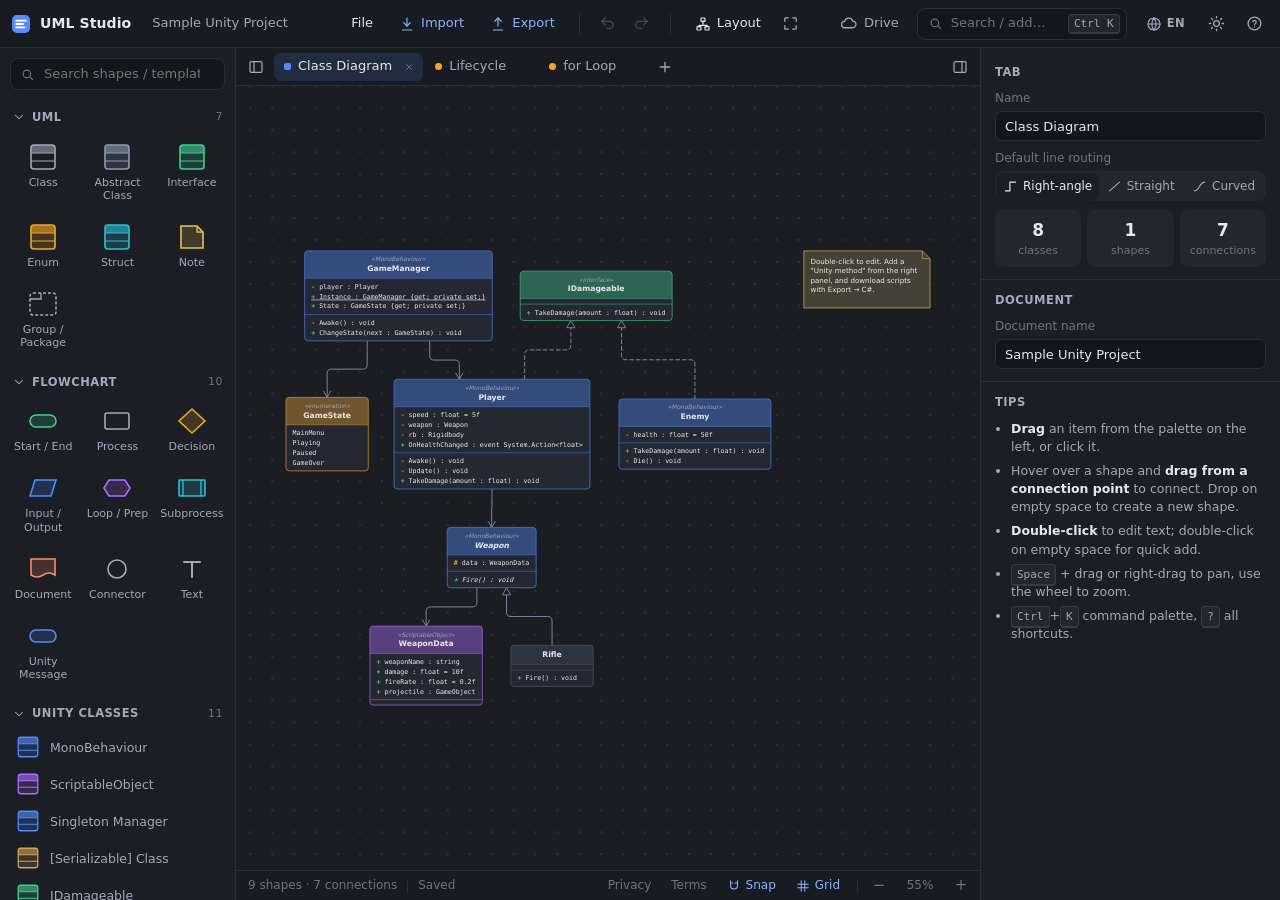
==== commit 729e5655: "Add privacy policy and terms of service pages Link both pages from the app's status bar, cache them " ====
--- a/index.html
+++ b/index.html
@@ -99,6 +99,8 @@
         <span class="sb-sep"></span>
         <span id="saveState" class="save-state"></span>
         <div class="spacer"></div>
+        <a class="sb-btn sb-link" href="privacy.html" target="_blank" rel="noopener" data-i18n>Gizlilik</a>
+        <a class="sb-btn sb-link" href="terms.html" target="_blank" rel="noopener" data-i18n>Koşullar</a>
         <button class="sb-btn" id="toggleSnap" data-i18n-title="Izgaraya ve hizalara yapış (Alt ile geçici kapat)">
           <svg class="ico" width="14" height="14" viewBox="0 0 24 24" fill="none" stroke="currentColor" stroke-width="1.8" stroke-linecap="round"><path d="M6 3v8a6 6 0 0 0 12 0V3"/><path d="M6 7h4M14 7h4"/></svg><span data-i18n>Yapış</span></button>
         <button class="sb-btn" id="toggleGrid" data-i18n-title="Izgarayı göster">
--- a/css/style.css
+++ b/css/style.css
@@ -226,6 +226,7 @@
 .sb-btn.active { color: var(--accent-text); }
 .sb-btn.icon { width: 22px; justify-content: center; padding: 0; font-size: 15px; }
 .sb-btn.zoom { min-width: 48px; justify-content: center; font-variant-numeric: tabular-nums; }
+.sb-link { text-decoration: none; }
 
 /* ============ Sağ panel ============ */
 .panel-body { flex: 1; overflow-y: auto; padding: 4px 0 24px; }
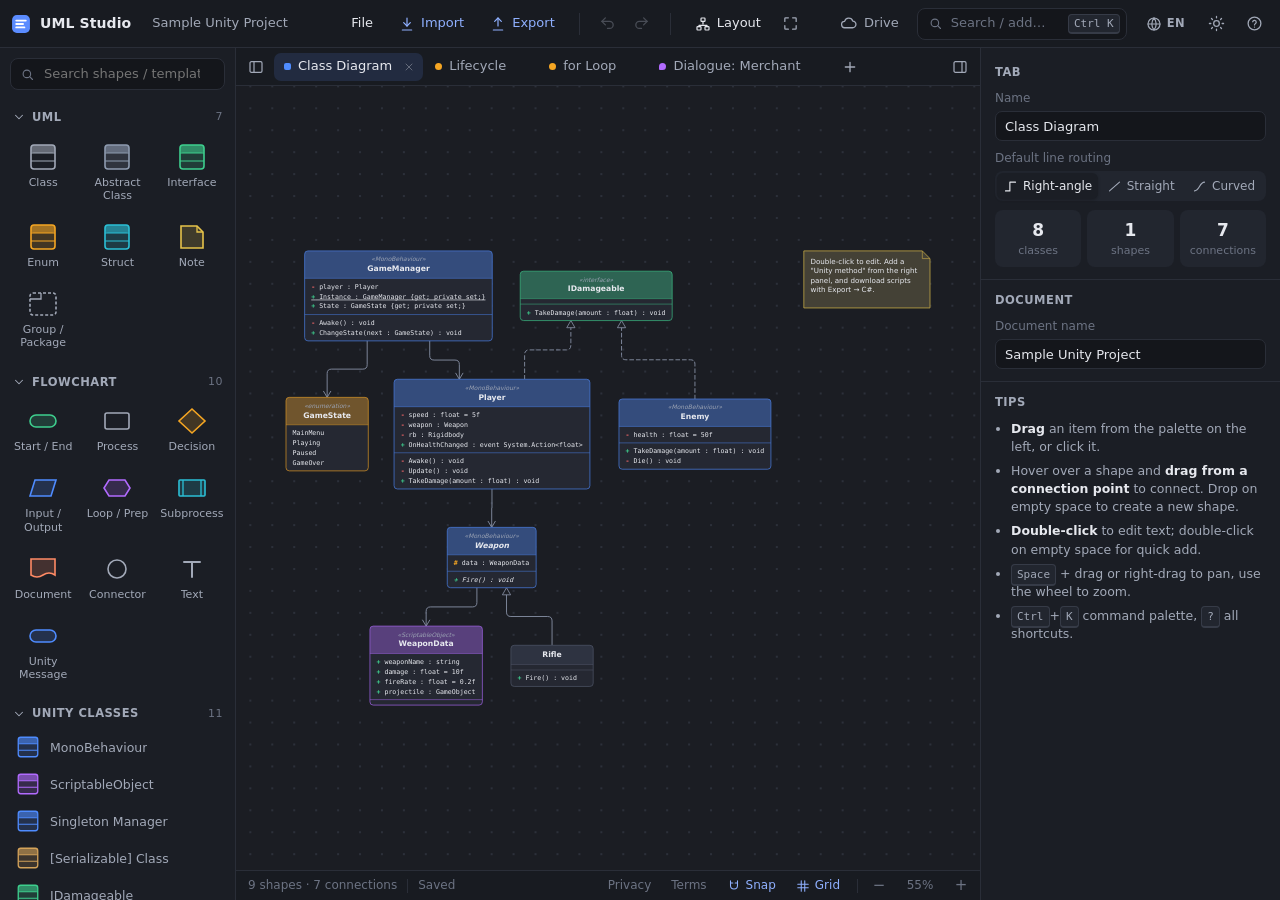
==== commit a3fb56ac: "Add game dialogue editor for narrative designers New "Game dialogue" tab type with start, line, play" ====
--- a/index.html
+++ b/index.html
@@ -10,7 +10,7 @@
   <meta name="apple-mobile-web-app-status-bar-style" content="black-translucent">
   <meta name="apple-mobile-web-app-title" content="UML Studio">
   <link rel="apple-touch-icon" href="icons/apple-touch-icon.png">
-  <meta name="description" content="Free, offline UML class diagram and flowchart editor with Unity shortcuts and C# import/export.">
+  <meta name="description" content="Free, offline UML class diagram, flowchart and game dialogue editor with Unity shortcuts, C# import/export and dialogue JSON export.">
   <link rel="icon" href="data:image/svg+xml,%3Csvg xmlns='http://www.w3.org/2000/svg' viewBox='0 0 32 32'%3E%3Crect x='3' y='3' width='26' height='26' rx='6' fill='%235b8cff'/%3E%3Cpath d='M9 11h14M9 16h10M9 21h12' stroke='white' stroke-width='2.4' stroke-linecap='round'/%3E%3C/svg%3E">
   <script>
     // tema yanıp sönmesini önle
@@ -92,6 +92,16 @@
           <div class="empty-title" data-i18n>Boş tuval</div>
           <div data-i18n-html="Soldaki paletten bir şekil sürükleyin, boş alana **çift tıklayın** ya da Unity script'lerinizi buraya **sürükleyip bırakın**."></div>
         </div>
+        <!-- dokunmatik: çoklu seçim çubuğu (seçim modu, tümünü seç, çoğalt, sil) -->
+        <div class="sel-bar touch-only" id="selBar">
+          <button class="sel-btn sel-toggle" id="toggleSelect" data-i18n-title="Çoklu seçim modu: dokunarak birden fazla şekil seçin, boş alanda sürükleyerek çerçeveyle seçin">
+            <svg class="ico" width="17" height="17" viewBox="0 0 24 24" fill="none" stroke="currentColor" stroke-width="1.8" stroke-linecap="round"><path d="M4 4h3M10 4h4M17 4h3v3M20 10v4M20 17v3h-3M14 20h-4M7 20H4v-3M4 14v-4M4 7V4"/></svg><span data-i18n>Seç</span></button>
+          <span class="sel-count" id="selCount"></span>
+          <button class="sel-btn sel-mode-only" id="selAll" data-i18n-title="Tümünü seç"><svg class="ico" width="17" height="17" viewBox="0 0 24 24" fill="none" stroke="currentColor" stroke-width="1.8" stroke-linecap="round" stroke-linejoin="round"><rect x="3" y="3" width="18" height="18" rx="3"/><path d="m8 12 3 3 5-6"/></svg></button>
+          <button class="sel-btn sel-has-only" id="selDup" data-i18n-title="Çoğalt"><svg class="ico" width="17" height="17" viewBox="0 0 24 24" fill="none" stroke="currentColor" stroke-width="1.8" stroke-linecap="round" stroke-linejoin="round"><rect x="9" y="9" width="11" height="11" rx="2"/><path d="M5 15V5a2 2 0 0 1 2-2h8"/></svg></button>
+          <button class="sel-btn danger sel-has-only" id="selDelete" data-i18n-title="Sil"><svg class="ico" width="17" height="17" viewBox="0 0 24 24" fill="none" stroke="currentColor" stroke-width="1.8" stroke-linecap="round" stroke-linejoin="round"><path d="M4 7h16M10 11v6M14 11v6M6 7l1 13h10l1-13M9 7V4h6v3"/></svg></button>
+          <button class="sel-btn sel-has-only" id="selClear" data-i18n-title="Seçimi kaldır"><svg class="ico" width="17" height="17" viewBox="0 0 24 24" fill="none" stroke="currentColor" stroke-width="1.8" stroke-linecap="round"><path d="M6 6l12 12M18 6 6 18"/></svg></button>
+        </div>
         <div class="drop-hint" data-i18n>Bırakın: .cs → sınıf diyagramı · .json → belge · .mmd → Mermaid</div>
       </div>
       <footer class="statusbar">
@@ -105,8 +115,6 @@
           <svg class="ico" width="14" height="14" viewBox="0 0 24 24" fill="none" stroke="currentColor" stroke-width="1.8" stroke-linecap="round"><path d="M6 3v8a6 6 0 0 0 12 0V3"/><path d="M6 7h4M14 7h4"/></svg><span data-i18n>Yapış</span></button>
         <button class="sb-btn" id="toggleGrid" data-i18n-title="Izgarayı göster">
           <svg class="ico" width="14" height="14" viewBox="0 0 24 24" fill="none" stroke="currentColor" stroke-width="1.8" stroke-linecap="round"><path d="M3 9h18M3 15h18M9 3v18M15 3v18"/></svg><span data-i18n>Izgara</span></button>
-        <button class="sb-btn touch-only" id="toggleSelect" data-i18n-title="Çoklu seçim modu: dokunarak birden fazla şekil seçin, boş alanda sürükleyerek çerçeveyle seçin">
-          <svg class="ico" width="14" height="14" viewBox="0 0 24 24" fill="none" stroke="currentColor" stroke-width="1.8" stroke-linecap="round"><path d="M4 4h3M10 4h4M17 4h3v3M20 10v4M20 17v3h-3M14 20h-4M7 20H4v-3M4 14v-4M4 7V4"/></svg><span data-i18n>Seç</span></button>
         <span class="sb-sep"></span>
         <button class="sb-btn icon" id="zoomOut" data-i18n-title="Uzaklaştır">−</button>
         <button class="sb-btn zoom" id="zoomLabel" data-i18n-title="%100'e dön">100%</button>
@@ -127,6 +135,7 @@
   <script src="js/uml.js"></script>
   <script src="js/model.js"></script>
   <script src="js/geometry.js"></script>
+  <script src="js/dialogue.js"></script>
   <script src="js/render.js"></script>
   <script src="js/layout.js"></script>
   <script src="js/templates.js"></script>
@@ -137,6 +146,7 @@
   <script src="js/io.js"></script>
   <script src="js/editor.js"></script>
   <script src="js/panel.js"></script>
+  <script src="js/dialogue-ui.js"></script>
   <script src="js/drive.js"></script>
   <script src="js/app.js"></script>
 </body>
--- a/css/style.css
+++ b/css/style.css
@@ -180,6 +180,7 @@
 .canvas-wrap.space #canvas { cursor: grab; }
 .canvas-wrap.panning #canvas, .canvas-wrap.panning #canvas * { cursor: grabbing !important; }
 #canvas .node { cursor: move; }
+.canvas-wrap.alt #canvas .node { cursor: copy; }
 #canvas .edge, #canvas .edge-label { cursor: pointer; }
 #canvas .edge:hover path:not(.edge-hit) { stroke-width: 2.4; }
 #canvas text { pointer-events: none; }
@@ -193,6 +194,10 @@
 .ov-port:hover, .ov-port.active { fill: var(--accent); opacity: 1; }
 .ov-ehandle { fill: var(--canvas); stroke: var(--accent); cursor: grab; }
 .ov-ehandle.mid { fill: var(--accent); cursor: move; }
+.ov-ehandle.wp { cursor: move; }
+.ov-ehandle.wp.active, .ov-ehandle.wp:hover { fill: var(--accent); }
+#canvas .edge-wp { cursor: move; }
+#canvas .edge:hover .edge-wp { r: 4.5; }
 .ov-temp { stroke: var(--accent); fill: none; pointer-events: none; }
 .ov-temp-dot { fill: var(--accent); pointer-events: none; }
 .ov-marquee { fill: var(--accent-weak); stroke: var(--accent); pointer-events: none; }
@@ -309,17 +314,17 @@
 
 /* ============ Menü ============ */
 .menu {
-  position: fixed; z-index: 100; min-width: 200px; max-height: calc(100vh - 16px); overflow-y: auto; padding: 5px;
+  position: fixed; z-index: 100; min-width: 200px; max-width: calc(100vw - 12px); max-height: calc(100vh - 16px); overflow-y: auto; padding: 5px;
   background: var(--panel); border: 1px solid var(--border2); border-radius: 10px; box-shadow: var(--shadow);
   animation: pop .1s ease-out;
 }
 @keyframes pop { from { opacity: 0; transform: translateY(-3px) scale(.98); } }
 .menu-item { display: flex; align-items: center; gap: 9px; height: 30px; padding: 0 9px 0 7px; border-radius: 6px; cursor: pointer; white-space: nowrap; }
-.menu-item:hover { background: var(--accent-weak); }
+.menu-item:hover, .menu-item.open { background: var(--accent-weak); }
 .menu-item.disabled { color: var(--text3); cursor: default; background: transparent; }
 .menu-ico { width: 16px; display: flex; justify-content: center; color: var(--text2); }
 .menu-ico .dot { width: 6px; height: 6px; border-radius: 50%; background: var(--accent); }
-.menu-label { flex: 1; }
+.menu-label { flex: 1; min-width: 0; overflow: hidden; text-overflow: ellipsis; }
 .menu-kbd { color: var(--text3); font-size: 11.5px; margin-left: 18px; }
 .menu-sub { color: var(--text3); display: flex; }
 .menu-sep { height: 1px; background: var(--border); margin: 4px 6px; }
@@ -421,8 +426,27 @@
 .ov-port.out { fill: var(--accent); stroke: var(--canvas); opacity: .85; }
 .ov-port-stem { stroke: var(--accent); opacity: .6; pointer-events: none; }
 .touch .edge-hit { stroke-width: 26px; }
+.touch #canvas .edge-wp { r: 7; }
 .canvas-wrap.select-mode { box-shadow: inset 0 0 0 2px var(--ok); }
 .touch-only { display: none; }
+
+/* Dokunmatik çoklu seçim çubuğu */
+.sel-bar {
+  position: absolute; left: 50%; bottom: 14px; transform: translateX(-50%); z-index: 4;
+  align-items: center; gap: 2px; padding: 4px; max-width: calc(100% - 24px);
+  background: var(--panel); border: 1px solid var(--border2); border-radius: 12px; box-shadow: var(--shadow);
+}
+.canvas-wrap.empty .sel-bar { display: none; }
+.sel-btn {
+  height: 40px; min-width: 40px; display: inline-flex; align-items: center; justify-content: center; gap: 6px;
+  padding: 0 10px; border: 0; border-radius: 9px; background: transparent; color: var(--text2); font: inherit; font-size: 13px; font-weight: 550; cursor: pointer;
+}
+.sel-btn:active { background: var(--hover); }
+.sel-btn.danger { color: var(--danger); }
+.sel-toggle.active { background: var(--ok); color: #fff; }
+.sel-count { padding: 0 8px; font-size: 12.5px; color: var(--text2); white-space: nowrap; font-variant-numeric: tabular-nums; }
+.sel-count, .sel-mode-only, .sel-has-only { display: none; }
+.sel-bar.mode .sel-count, .sel-bar.has-sel .sel-count, .sel-bar.mode .sel-mode-only, .sel-bar.has-sel .sel-has-only { display: inline-flex; }
 .scrim { display: none; }
 
 /* Dokunmatik cihazlar */
@@ -492,3 +516,103 @@
   .drive-text { max-width: 84px; overflow: hidden; text-overflow: ellipsis; }
   .modal-foot .btn { flex: 1 1 auto; }
 }
+
+/* ============ Oyun diyalogları ============ */
+.tab-dot.dlg { background: #b26bff; border-radius: 50% 50% 50% 1px; }
+.input.area.wrap { white-space: pre-wrap; overflow-wrap: anywhere; }
+.p-hint.mono { font: 11.5px "Cascadia Mono", Consolas, monospace; overflow-wrap: anywhere; }
+.dl-hint { min-height: 0; overflow-wrap: anywhere; }
+.dl-hint:empty { display: none; }
+.dl-hint.ok { color: var(--ok); }
+.dl-hint.warn { color: var(--warn); }
+.dl-hint.bad { color: var(--danger); }
+.dl-errs { display: flex; flex-direction: column; gap: 3px; }
+.dl-errs:empty { display: none; }
+
+.dl-opts { display: flex; flex-direction: column; gap: 8px; }
+.dl-opt { display: flex; flex-direction: column; gap: 6px; padding: 8px; border: 1px solid var(--border); border-radius: 9px; background: var(--panel2); }
+.dl-opt-head { display: flex; align-items: center; gap: 6px; min-width: 0; }
+.dl-opt-head .icon-btn { width: 26px; height: 26px; flex: none; }
+.icon-btn.flip .ico { transform: rotate(180deg); }
+.dl-num { flex: none; width: 20px; height: 20px; border-radius: 6px; background: var(--accent-weak2); color: var(--text); font-size: 11.5px; font-weight: 650; display: inline-flex; align-items: center; justify-content: center; }
+.dl-target { flex: 1; min-width: 0; border: 0; background: transparent; padding: 2px 4px; border-radius: 5px; text-align: left; color: var(--text2); font-size: 12px; white-space: nowrap; overflow: hidden; text-overflow: ellipsis; cursor: pointer; }
+button.dl-target:hover { background: var(--hover); color: var(--text); }
+.dl-target.bad { color: var(--danger); white-space: normal; cursor: default; }
+.dl-branch { display: flex; align-items: center; gap: 8px; padding: 5px 8px; border-radius: 8px; background: var(--panel2); border-left: 3px solid var(--ok); font-size: 12.5px; min-width: 0; }
+.dl-branch.no { border-left-color: var(--danger); }
+.dl-branch b { flex: none; font-weight: 600; }
+
+.dl-list { display: flex; flex-direction: column; gap: 6px; }
+.dl-row { display: grid; grid-template-columns: 26px 1fr 30px; gap: 4px 6px; align-items: center; }
+.dl-row .swatch-pick { width: 26px; height: 26px; }
+.dl-row-sub { grid-column: 2 / 4; display: flex; align-items: center; gap: 8px; }
+.dl-row-sub .p-hint { white-space: nowrap; }
+.dl-id { height: 26px; font-size: 11.5px; color: var(--text2); }
+.dl-row + .dl-row { padding-top: 6px; border-top: 1px dashed var(--border); }
+.dl-var { display: grid; grid-template-columns: minmax(0, 1fr) 84px 66px 28px; gap: 4px; align-items: center; }
+.dl-var .input { height: 28px; padding: 0 6px; font-size: 12px; }
+.dl-var .icon-btn { width: 28px; height: 28px; }
+
+.dl-issues { display: flex; flex-direction: column; gap: 2px; }
+.dl-issue { display: flex; align-items: flex-start; gap: 8px; border: 0; background: transparent; text-align: left; padding: 5px 6px; border-radius: 7px; cursor: pointer; color: var(--text); font-size: 12.5px; line-height: 1.4; }
+.dl-issue:hover { background: var(--hover); }
+.dl-dot { flex: none; width: 8px; height: 8px; border-radius: 50%; margin-top: 5px; background: var(--warn); }
+.dl-issue.error .dl-dot { background: var(--danger); }
+.dl-issue-text { display: flex; flex-direction: column; min-width: 0; }
+.dl-issue-text em { font-style: normal; color: var(--text3); font-size: 11.5px; white-space: nowrap; overflow: hidden; text-overflow: ellipsis; }
+
+/* Önizleme */
+.play-modal.modal { width: 980px; }
+.pl-grid { display: grid; grid-template-columns: 1fr 250px; gap: 16px; min-height: 0; }
+.pl-main { display: flex; flex-direction: column; gap: 10px; min-width: 0; }
+.pl-top { display: flex; gap: 8px; align-items: center; }
+.pl-top .input { flex: 1; min-width: 0; }
+.pl-log { height: 46vh; min-height: 220px; overflow-y: auto; display: flex; flex-direction: column; gap: 8px; padding: 12px; border: 1px solid var(--border); border-radius: 12px; background: var(--canvas); }
+.pl-sys { display: flex; align-items: center; gap: 6px; align-self: center; max-width: 92%; font: 11.5px "Cascadia Mono", Consolas, monospace; color: var(--text3); }
+.pl-sys.start { color: var(--ok); }
+.pl-sys.event { color: #b26bff; }
+.pl-sys.bad { color: var(--danger); }
+.pl-loc { border: 0; background: transparent; color: var(--text3); cursor: pointer; padding: 2px; border-radius: 4px; display: inline-flex; opacity: .6; }
+.pl-loc:hover { opacity: 1; background: var(--hover); color: var(--text); }
+.pl-line { --who: #8e9bb0; align-self: flex-start; max-width: 82%; padding: 9px 12px 10px; border-radius: 4px 12px 12px 12px; background: var(--panel); border: 1px solid color-mix(in srgb, var(--who) 45%, transparent); box-shadow: inset 3px 0 0 var(--who); animation: pop .12s ease-out; }
+.pl-who { display: flex; align-items: center; gap: 7px; margin-bottom: 4px; }
+.pl-who b { color: var(--who); font-weight: 650; }
+.pl-who em { color: var(--text3); font-size: 12px; }
+.pl-ava { width: 20px; height: 20px; border-radius: 50%; background: var(--who); color: #fff; font-size: 10.5px; font-weight: 700; display: inline-flex; align-items: center; justify-content: center; flex: none; }
+.pl-text { font-size: 14px; line-height: 1.5; white-space: pre-wrap; }
+.pl-meta { margin-top: 4px; font-size: 11.5px; color: var(--text3); }
+.pl-prompt { align-self: flex-start; color: var(--text2); font-style: italic; }
+.pl-me { align-self: flex-end; max-width: 78%; padding: 8px 12px; border-radius: 12px 4px 12px 12px; background: var(--accent); color: #fff; animation: pop .12s ease-out; }
+.pl-end { align-self: center; padding: 4px 12px; border-radius: 12px; background: var(--panel2); color: var(--text2); font-size: 12.5px; }
+.pl-end.bad { color: var(--danger); }
+.pl-ctrl { display: flex; flex-direction: column; gap: 8px; min-height: 40px; }
+.pl-ctrl > .btn { align-self: flex-start; }
+.pl-key { font-size: 11px; opacity: .7; padding: 1px 5px; border: 1px solid rgba(255, 255, 255, .4); border-radius: 4px; }
+.pl-opts { display: flex; flex-direction: column; gap: 5px; }
+.pl-opt { display: flex; align-items: center; gap: 10px; text-align: left; padding: 8px 10px; border: 1px solid var(--border2); border-radius: 9px; background: var(--panel2); cursor: pointer; color: var(--text); font-size: 13.5px; }
+.pl-opt:hover:not(:disabled) { border-color: var(--accent); background: var(--accent-weak); }
+.pl-opt.locked { opacity: .55; cursor: not-allowed; }
+.pl-n { flex: none; width: 22px; height: 22px; border-radius: 6px; background: var(--accent-weak2); display: inline-flex; align-items: center; justify-content: center; font-size: 12px; font-weight: 650; }
+.pl-otext { flex: 1; }
+.pl-why { font: 11px "Cascadia Mono", Consolas, monospace; color: var(--warn); }
+.pl-side { display: flex; flex-direction: column; gap: 10px; min-width: 0; }
+.pl-vars { display: flex; flex-direction: column; gap: 6px; max-height: 46vh; overflow-y: auto; }
+.pl-var { display: grid; grid-template-columns: 1fr 100px; gap: 6px; align-items: center; font-size: 12.5px; }
+.pl-var .mono { font: 12px "Cascadia Mono", Consolas, monospace; overflow: hidden; text-overflow: ellipsis; }
+.pl-var .input { height: 28px; padding: 0 6px; }
+.pl-var input[type="checkbox"] { justify-self: start; accent-color: var(--accent); width: 16px; height: 16px; }
+
+/* JSON dışa aktarım */
+.dl-export-opts { margin-bottom: 10px; align-items: flex-end; }
+.dl-export-opts .p-field { flex: 0 1 auto; }
+.dl-sum { display: flex; flex-direction: column; gap: 6px; margin-bottom: 8px; }
+.dl-sum .callout { margin: 0; }
+.dl-sum ul { margin: 6px 0 0; padding-left: 18px; }
+.dl-json { font-size: 12px; height: 38vh; }
+.dl-howto { line-height: 1.7; }
+
+@media (max-width: 860px) {
+  .pl-grid { grid-template-columns: 1fr; }
+  .pl-log { height: 40vh; }
+  .pl-vars { max-height: none; }
+}
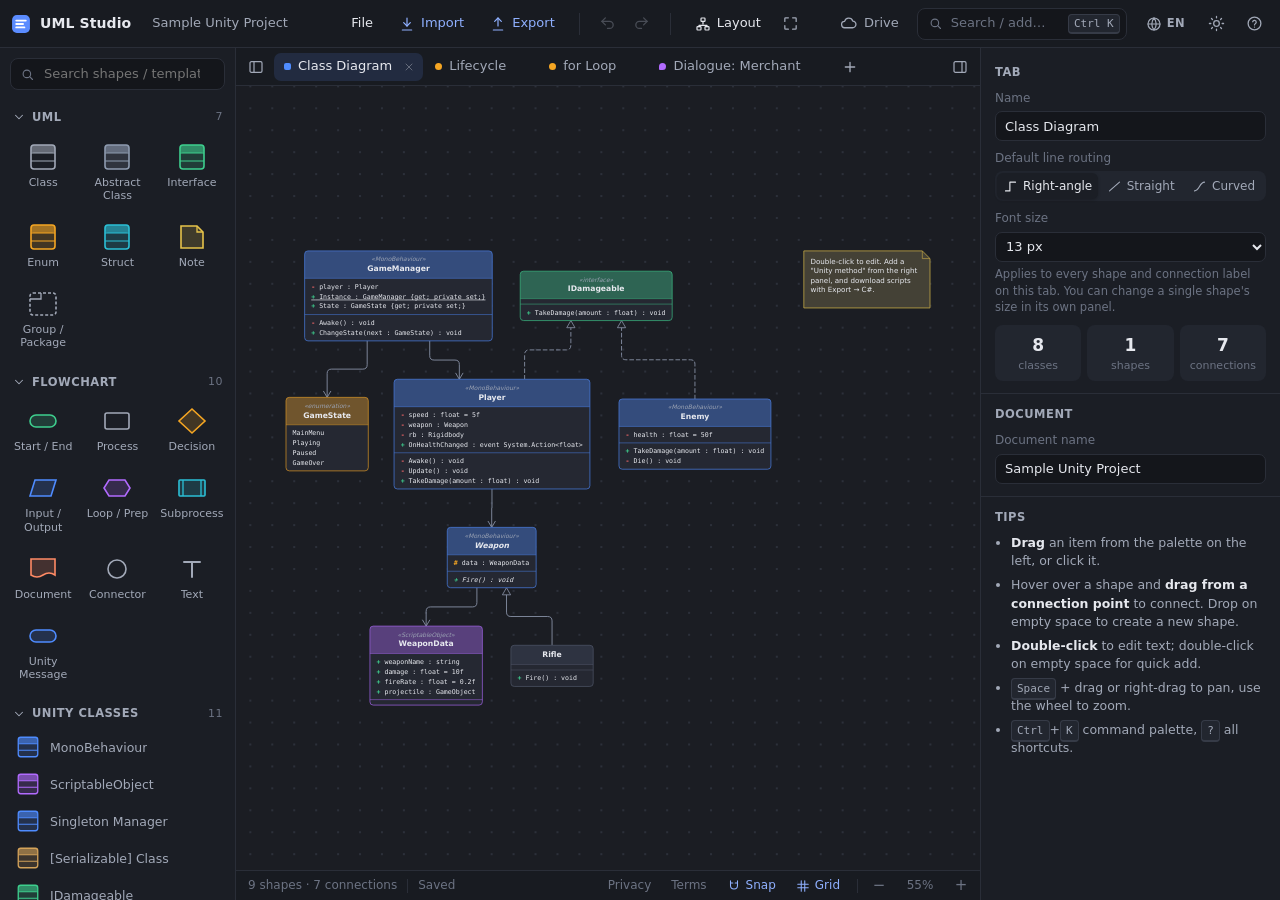
==== commit 5a2b5f93: "Add character page, character cards, Markdown and font size - Character page: portrait, colour, ID, " ====
--- a/index.html
+++ b/index.html
@@ -75,6 +75,7 @@
         <div class="tab-list" id="tabList"></div>
         <button class="icon-btn small" id="tabAdd" data-i18n-title="Yeni sekme"><svg class="ico" width="16" height="16" viewBox="0 0 24 24" fill="none" stroke="currentColor" stroke-width="2" stroke-linecap="round"><path d="M12 5v14M5 12h14"/></svg></button>
         <div class="spacer"></div>
+        <button class="tb-btn chars-btn" id="btnChars" hidden data-i18n-title="Karakter sayfası"><svg class="ico" width="16" height="16" viewBox="0 0 24 24" fill="none" stroke="currentColor" stroke-width="1.8" stroke-linecap="round" stroke-linejoin="round"><circle cx="9" cy="8" r="3.5"/><path d="M2.5 20a6.5 6.5 0 0 1 13 0"/><path d="M16 4.5a3.5 3.5 0 0 1 0 7M18 14a6 6 0 0 1 3.5 6"/></svg><span data-i18n>Karakterler</span></button>
         <button class="icon-btn small" id="togglePanel" data-i18n-title="Paneli gizle/göster"><svg class="ico" width="16" height="16" viewBox="0 0 24 24" fill="none" stroke="currentColor" stroke-width="1.8" stroke-linecap="round"><rect x="3" y="4" width="18" height="16" rx="2"/><path d="M15 4v16"/></svg></button>
       </div>
       <div class="canvas-wrap" id="canvasWrap" tabindex="-1">
@@ -131,6 +132,7 @@
   <script src="js/config.js"></script>
   <script src="js/i18n.js"></script>
   <script src="js/util.js"></script>
+  <script src="js/markdown.js"></script>
   <script src="js/theme.js"></script>
   <script src="js/uml.js"></script>
   <script src="js/model.js"></script>
@@ -147,6 +149,7 @@
   <script src="js/editor.js"></script>
   <script src="js/panel.js"></script>
   <script src="js/dialogue-ui.js"></script>
+  <script src="js/characters-ui.js"></script>
   <script src="js/drive.js"></script>
   <script src="js/app.js"></script>
 </body>
--- a/css/style.css
+++ b/css/style.css
@@ -616,3 +616,91 @@
   .pl-log { height: 40vh; }
   .pl-vars { max-height: none; }
 }
+
+/* Yeni belge türü seçimi */
+.new-modal.modal { width: 640px; }
+.new-kinds { display: grid; grid-template-columns: repeat(3, 1fr); gap: 10px; }
+.new-kind { display: flex; flex-direction: column; align-items: flex-start; gap: 6px; padding: 14px; text-align: left; border: 1px solid var(--border2); border-radius: 12px; background: var(--panel2); color: var(--text); cursor: pointer; }
+.new-kind:hover, .new-kind:focus-visible { border-color: var(--accent); background: var(--accent-weak); outline: none; }
+.new-kind b { font-size: 14px; font-weight: 650; }
+.new-kind > span:last-child { font-size: 12px; color: var(--text2); line-height: 1.45; }
+.new-kind-ico svg { width: 36px; height: 36px; }
+@media (max-width: 560px) { .new-kinds { grid-template-columns: 1fr; } }
+
+/* ============ Markdown ============ */
+.md .md-p, .md-preview .md-p { min-height: 1em; }
+.md-h { font-weight: 650; margin: 2px 0; }
+.md-h1 { font-size: 1.3em; } .md-h2 { font-size: 1.15em; } .md-h3 { font-size: 1.05em; }
+.md-li { display: flex; gap: 6px; }
+.md-mark { color: var(--text3); flex: none; }
+.md-quote { border-left: 2px solid var(--border2); padding-left: 8px; color: var(--text2); font-style: italic; }
+.md-gap { height: .5em; }
+.md code, .md-preview code { font: .92em "Cascadia Mono", Consolas, monospace; padding: 0 3px; border-radius: 4px; background: var(--panel2); }
+.pl-me.md code { background: rgba(255, 255, 255, .18); }
+
+/* ============ Karakter sayfası ============ */
+.chars-btn { gap: 6px; padding: 0 9px; height: 28px; font-size: 12.5px; color: var(--text2); }
+.chars-btn[hidden] { display: none; }
+.pal-link { margin: 2px 0 8px 4px; }
+.dl-chars-link { align-self: flex-start; }
+.pl-ava img, .cp-ava img, .cp-portrait img { width: 100%; height: 100%; object-fit: cover; display: block; }
+.pl-ava { overflow: hidden; }
+
+.chars-page { position: absolute; inset: 0; z-index: 25; display: none; flex-direction: column; background: var(--bg); }
+body.chars-open .chars-page { display: flex; }
+.cp-head { flex: none; display: flex; align-items: center; gap: 10px; padding: 10px 16px; background: var(--bar); border-bottom: 1px solid var(--border); }
+.cp-title { font-size: 16px; font-weight: 650; display: flex; align-items: center; gap: 8px; white-space: nowrap; }
+.cp-title em { font-style: normal; font-size: 12px; font-weight: 600; color: var(--text3); background: var(--panel2); padding: 1px 8px; border-radius: 10px; }
+.cp-search { width: 240px; max-width: 40vw; height: 30px; }
+.cp-body { flex: 1; min-height: 0; display: grid; grid-template-columns: 300px 1fr; }
+.cp-list { overflow-y: auto; padding: 12px; display: flex; flex-direction: column; gap: 6px; border-right: 1px solid var(--border); background: var(--panel); }
+.cp-card { --who: #8e9bb0; display: flex; align-items: center; gap: 10px; padding: 9px 10px; border: 1px solid var(--border); border-radius: 12px; background: var(--panel2); text-align: left; cursor: pointer; color: var(--text); box-shadow: inset 3px 0 0 var(--who); }
+.cp-card:hover { border-color: var(--border2); background: var(--hover); }
+.cp-card.active { border-color: var(--who); background: color-mix(in srgb, var(--who) 14%, var(--panel2)); }
+.cp-ava { --who: #8e9bb0; flex: none; width: 38px; height: 38px; border-radius: 10px; background: var(--who); color: #fff; font-weight: 700; font-size: 17px; display: inline-flex; align-items: center; justify-content: center; overflow: hidden; }
+.cp-card-main { flex: 1; min-width: 0; display: flex; flex-direction: column; }
+.cp-card-main b { font-weight: 650; white-space: nowrap; overflow: hidden; text-overflow: ellipsis; }
+.cp-card-main span { font-size: 12px; color: var(--text3); white-space: nowrap; overflow: hidden; text-overflow: ellipsis; }
+.cp-card-n { flex: none; font-size: 11.5px; color: var(--text3); }
+.cp-empty { padding: 40px 16px; text-align: center; color: var(--text2); display: flex; flex-direction: column; align-items: center; gap: 10px; }
+.cp-edit { overflow-y: auto; padding: 20px 28px 40px; }
+.cp-form { max-width: 820px; margin: 0 auto; display: flex; flex-direction: column; gap: 18px; }
+.cp-top { display: flex; gap: 18px; align-items: flex-start; }
+.cp-portrait { --who: #8e9bb0; position: relative; flex: none; width: 112px; height: 112px; border-radius: 22px; border: 0; padding: 0; overflow: hidden; cursor: pointer; background: var(--who); color: #fff; font-size: 44px; font-weight: 700; display: flex; align-items: center; justify-content: center; box-shadow: 0 4px 18px rgba(0, 0, 0, .25); }
+.cp-portrait-hint { position: absolute; right: 6px; bottom: 6px; width: 26px; height: 26px; border-radius: 8px; background: rgba(0, 0, 0, .45); display: flex; align-items: center; justify-content: center; opacity: .75; }
+.cp-portrait:hover .cp-portrait-hint { opacity: 1; }
+.cp-top-main { flex: 1; min-width: 0; display: flex; flex-direction: column; gap: 10px; align-items: flex-start; }
+.cp-name { font-size: 20px; font-weight: 650; height: 42px; }
+.cp-row { display: flex; gap: 10px; width: 100%; align-items: flex-end; }
+.cp-color { flex: 0 0 auto; }
+.cp-color .swatch-pick { width: 44px; height: 30px; }
+.cp-sec { display: flex; flex-direction: column; gap: 8px; }
+.cp-md { display: grid; grid-template-columns: 1fr 1fr; gap: 12px; }
+.cp-md .input.area { min-height: 150px; }
+.md-preview { padding: 9px 12px; border: 1px dashed var(--border2); border-radius: 8px; background: var(--panel); line-height: 1.55; overflow-wrap: anywhere; min-height: 150px; }
+.cp-props { display: flex; flex-direction: column; gap: 6px; }
+.cp-prop { display: grid; grid-template-columns: minmax(110px, 200px) 1fr 30px 30px; gap: 6px; align-items: center; }
+.cp-prop .icon-btn { width: 30px; height: 30px; }
+.cp-key { font-weight: 600; }
+.cp-lines { display: flex; flex-direction: column; gap: 2px; max-height: 260px; overflow-y: auto; }
+.cp-line { display: flex; gap: 10px; align-items: baseline; text-align: left; border: 0; background: transparent; padding: 5px 8px; border-radius: 7px; cursor: pointer; color: var(--text); font-size: 13px; }
+.cp-line:hover { background: var(--hover); }
+.cp-line > span:last-child { white-space: nowrap; overflow: hidden; text-overflow: ellipsis; min-width: 0; }
+.cp-line-tab { flex: none; font-size: 11.5px; color: var(--text3); }
+.cp-actions { display: flex; align-items: center; gap: 12px; padding-top: 14px; border-top: 1px solid var(--border); flex-wrap: wrap; }
+.cp-actions .p-hint { flex: 1 1 260px; }
+
+@media (max-width: 860px) {
+  .cp-body { grid-template-columns: 1fr; grid-template-rows: auto 1fr; }
+  .cp-list { flex-direction: row; overflow-x: auto; overflow-y: hidden; border-right: 0; border-bottom: 1px solid var(--border); }
+  .cp-card { flex: 0 0 220px; }
+  .cp-edit { padding: 16px; }
+  .cp-md { grid-template-columns: 1fr; }
+  .cp-search { display: none; }
+  .cp-prop { grid-template-columns: 1fr 1fr 30px 30px; }
+}
+@media (max-width: 560px) {
+  .chars-btn span { display: none; }
+  .cp-top { flex-direction: column; }
+  .cp-head .btn span { display: none; }
+}
